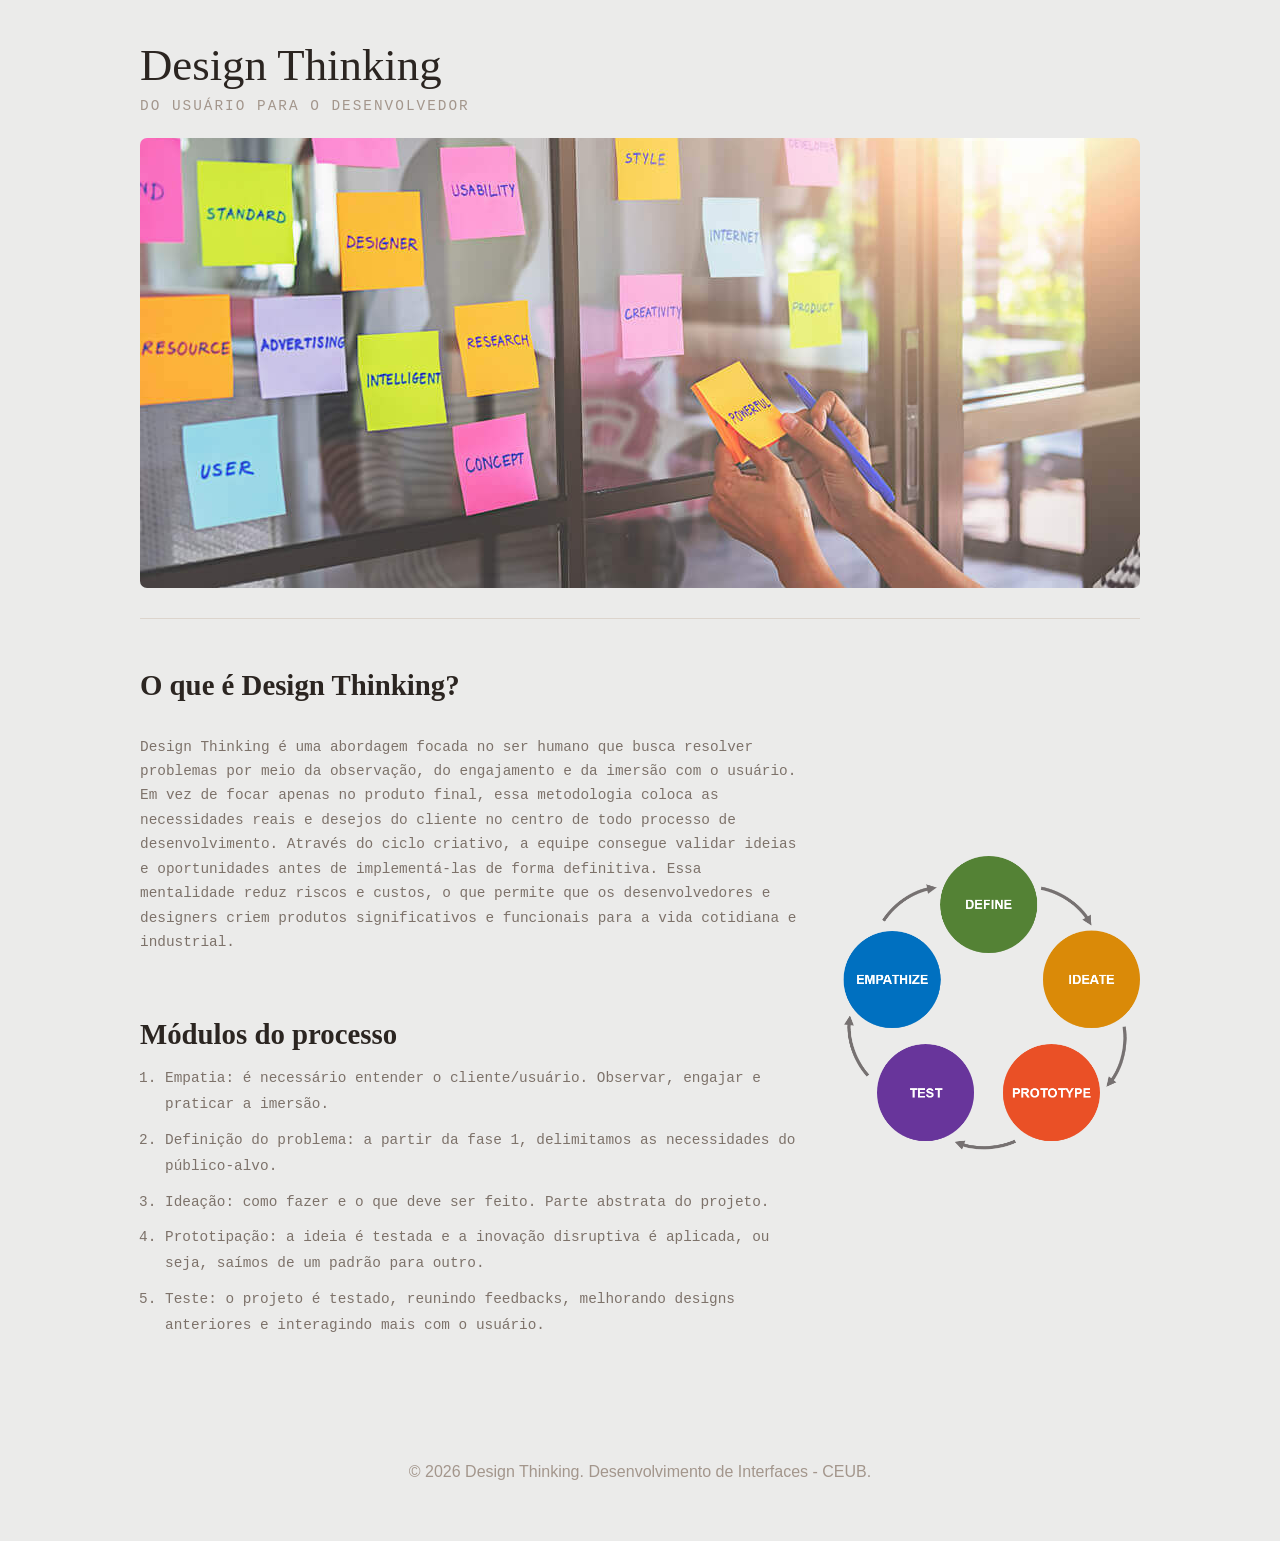
==== de_int_DT/index.html @ 2baec32a "Add files via upload" ====
<!DOCTYPE html>
<html lang="en">
<head>
    <meta charset="UTF-8">
    <meta name="viewport" content="width=device-width, initial-scale=1.0">
    <title>Design Thinking</title>
    <link rel="stylesheet" href="style.css"
</head>
<body>

    <div class="titulo">
        <header class="main_titulo">
            <span class="tag">Design Thinking</span>
            <p class="lead">do  usuário para o desenvolvedor</p>
        </header>

        <div class="imagem">
            <img src="DT.jpg">
        </div>
    </div>

    <main>
        <div class="row">

        <div class="define">
        <div class="concept">
            <header class="main_concept">
                    <h3>O que é Design Thinking?</h3>
                    <br>
                    <p class="lead">Design Thinking é uma abordagem focada no ser humano que busca resolver problemas por meio da observação, do engajamento e da imersão com o usuário. 
                        Em vez de focar apenas no produto final, essa metodologia coloca as necessidades reais e desejos do cliente no centro
                    de todo processo de desenvolvimento. Através do ciclo criativo, a equipe consegue validar ideias e oportunidades 
                antes de implementá-las de forma definitiva. Essa mentalidade reduz riscos e custos, o que permite que os desenvolvedores
            e designers criem produtos significativos e funcionais para a vida cotidiana e industrial. </p>
            </header>
        </div>

            <br> 

        <div class="subtitulo">
        <header class="main_subtitulo">
            <h3>Módulos do processo</h3>
        </header> 
       </div>


       <div class="content">
        <ol>
            <li>Empatia: é necessário entender o cliente/usuário. Observar, engajar e praticar a imersão.</li>
            <li>Definição do problema: a partir da fase 1, delimitamos as necessidades do público-alvo.</li>
            <li>Ideação: como fazer e o que deve ser feito. Parte abstrata do projeto.</li>
            <li>Prototipação: a ideia é testada e a inovação disruptiva é aplicada, ou seja, saímos de um padrão para outro.</li>
            <li>Teste: o projeto é testado, reunindo feedbacks, melhorando designs anteriores e interagindo mais com o usuário.</li>
        </ol>
       </div>
        </div>

       <div class="imagem_processo">
        <img src="DT_PROCESS.gif">
       </div>

    </div>
    </main>
<br>
<br>
<br>
    <footer>
        <p>&copy; 2026 Design Thinking. Desenvolvimento de Interfaces - CEUB.</p>
    </footer>
    
</body>
</html>
---- de_int_DT/style.css ----
* {
    margin: 0;
    padding: 0;
    box-sizing: border-box;
}

body {
    background-color: #ebebea;
    color: #38322e;
    font-family: 'Inter', sans-serif;
    padding: 40px 20px;
}

.titulo {
    max-width: 1000px; 
    margin: 0 auto 40px auto;
    border-bottom: 1px solid #dcd4cc;
    padding-bottom: 30px;
}

.main_titulo .tag {
    font-family: 'Playfair Display', serif;
    font-size: clamp(2rem, 5vw, 2.8rem);
    color: #2b2521;
    line-height: 1.15;
    font-weight: normal;
}

.main_titulo .lead {
    font-size: 0.9rem;
    letter-spacing: 2px;
    color: #a3968c;
    text-transform: uppercase;
    display: block;
    margin-top: 6px;
    font-family: "Lucida Console", "Courier New", monospace;
}

.imagem {
    margin-top: 24px;
    width: 100%;
}

.imagem img {
    width: 100%;
    max-height: 450px;
    border-radius: 7px;
    object-fit: cover;
    display: block;
}

.main_concept h3, .main_subtitulo h3 {
    font-family: 'Playfair Display', serif;
    font-size: 1.8rem;
    color: #2b2521;
    margin-top: 10px;
}

.main_concept .lead {
    font-size: 0.9rem;
    color: #7d726a;
    line-height: 1.7;
    margin-top: 15px;
    margin-bottom: 35px;
    display: block;
    font-family: "Lucida Console", "Courier New", monospace;
}

.content {
    margin-top: 15px;
}

.content ol {
    padding-left: 25px; 
    font-family: "Lucida Console", "Courier New", monospace;
    font-size: 0.9rem;
    color: #7d726a;
    line-height: 1.8;
}

.content li {
    margin-bottom: 10px;
}

.row {
    display: flex;       
    align-items: flex-start;
    gap: 40px;             
    margin: 0 auto;    
    max-width: 1000px;
}

.define {
    flex: 1;
    min-width: 0;
}

.imagem_processo {
    flex: 0 0 300px; 
    align-self: center;
}

.imagem_processo img {
    width: 100%; 
    height: auto;
    border-radius: 7px;
    object-fit: contain; 
    display: block;
}

footer {
    text-align: center;     
    width: 100%;           
    max-width: 1000px;     
    margin: 40px auto 0;    
    padding: 20px 0;       
    color: #a3968c;        
}
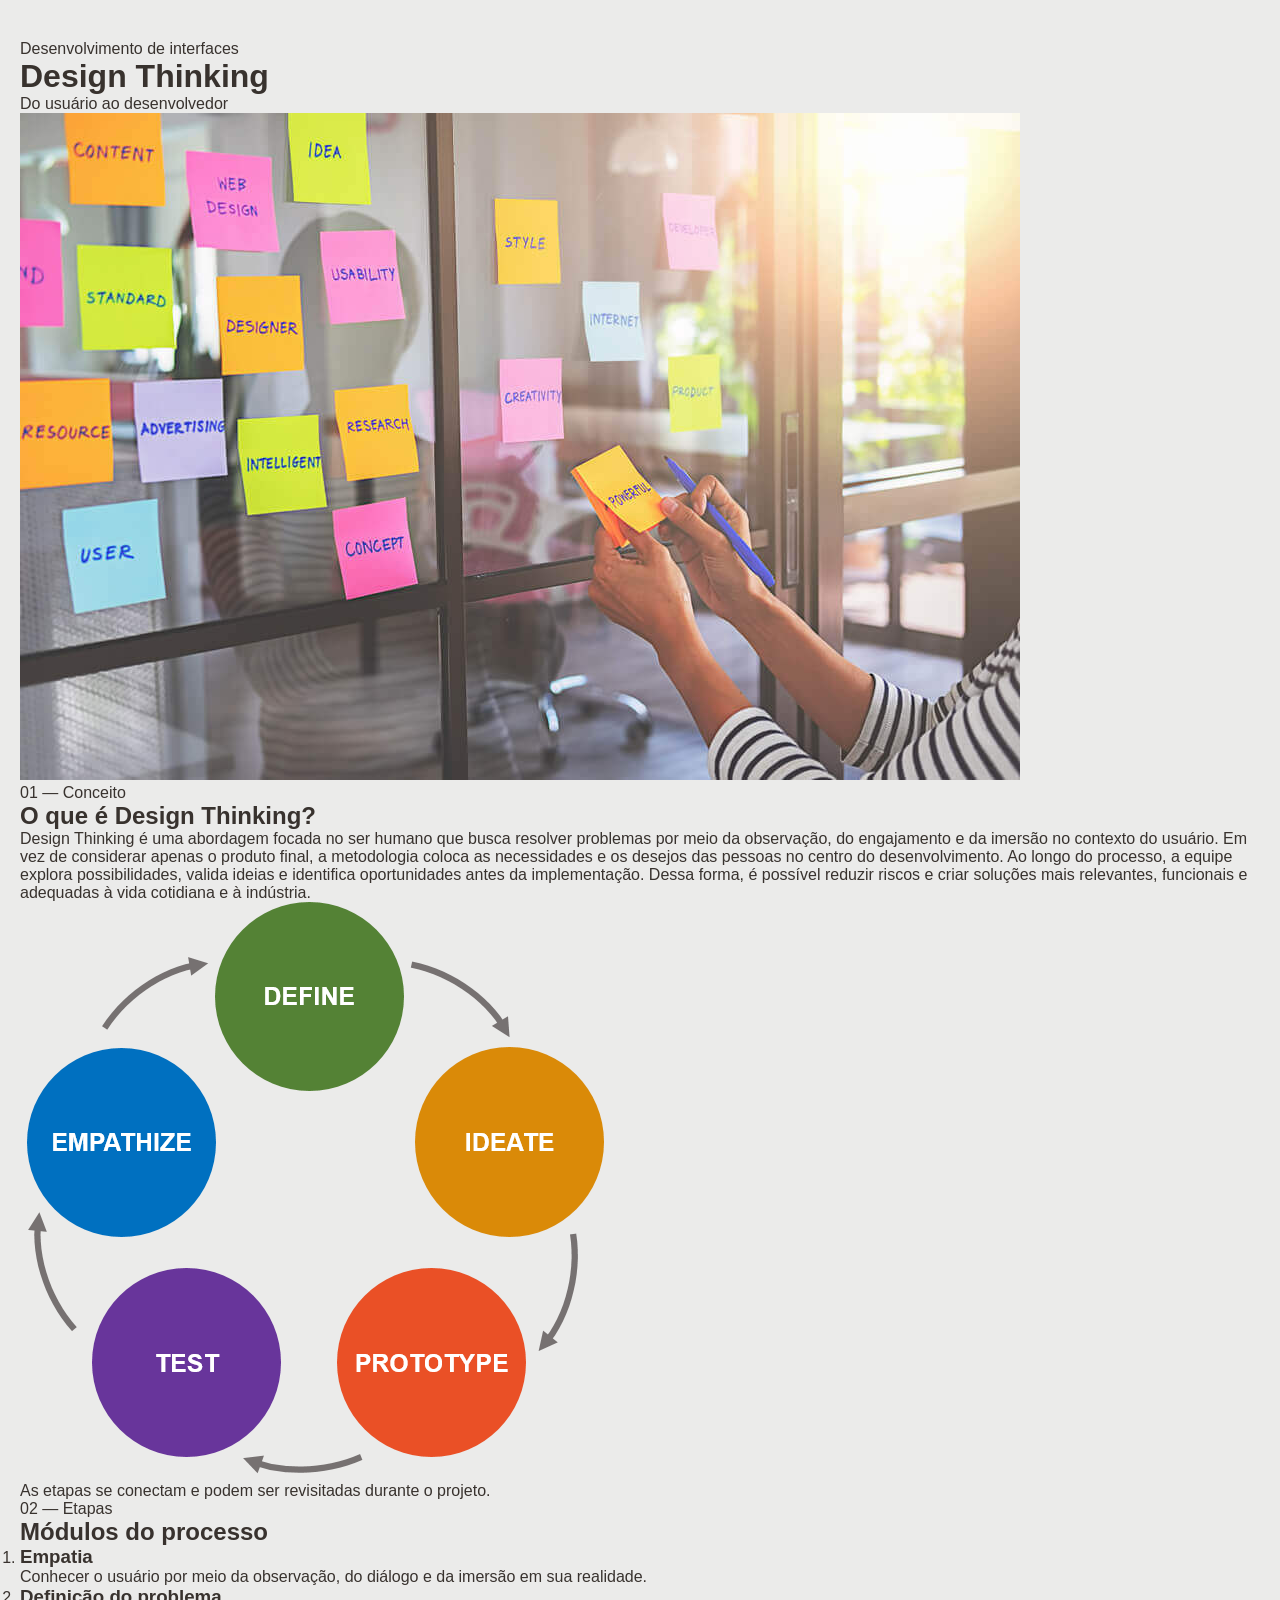
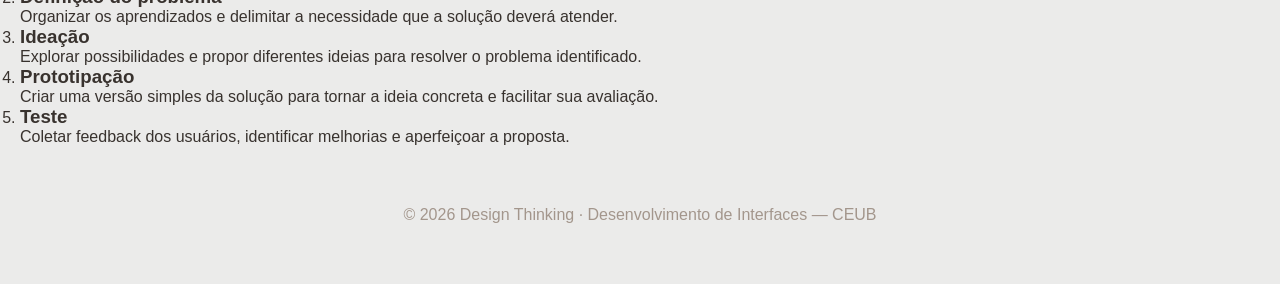
==== commit 75ce60ab: "Update index.html" ====
--- a/de_int_DT/index.html
+++ b/de_int_DT/index.html
@@ -1,72 +1,78 @@
 <!DOCTYPE html>
-<html lang="en">
+<html lang="pt-BR">
 <head>
     <meta charset="UTF-8">
     <meta name="viewport" content="width=device-width, initial-scale=1.0">
-    <title>Design Thinking</title>
-    <link rel="stylesheet" href="style.css"
+    <meta name="description" content="Conheça o Design Thinking e as etapas do processo de criação centrado no usuário.">
+    <title>Design Thinking | Do usuário ao desenvolvedor</title>
+    <link rel="stylesheet" href="style.css">
 </head>
 <body>
+    <header class="hero">
+        <div class="container">
+            <p class="eyebrow">Desenvolvimento de interfaces</p>
+            <h1>Design Thinking</h1>
+            <p class="subtitle">Do usuário ao desenvolvedor</p>
 
-    <div class="titulo">
-        <header class="main_titulo">
-            <span class="tag">Design Thinking</span>
-            <p class="lead">do  usuário para o desenvolvedor</p>
-        </header>
+            <figure class="hero-image">
+                <img src="DT.jpg" alt="Ilustração relacionada ao Design Thinking">
+            </figure>
+        </div>
+    </header>
 
-        <div class="imagem">
-            <img src="DT.jpg">
-        </div>
-    </div>
+    <main class="container">
+        <section class="overview" aria-labelledby="concept-title">
+            <div class="intro">
+                <p class="section-label">01 — Conceito</p>
+                <h2 id="concept-title">O que é Design Thinking?</h2>
+                <p>
+                    Design Thinking é uma abordagem focada no ser humano que busca resolver problemas
+                    por meio da observação, do engajamento e da imersão no contexto do usuário.
+                    Em vez de considerar apenas o produto final, a metodologia coloca as necessidades
+                    e os desejos das pessoas no centro do desenvolvimento. Ao longo do processo,
+                    a equipe explora possibilidades, valida ideias e identifica oportunidades antes
+                    da implementação. Dessa forma, é possível reduzir riscos e criar soluções mais
+                    relevantes, funcionais e adequadas à vida cotidiana e à indústria.
+                </p>
+            </div>
 
-    <main>
-        <div class="row">
+            <figure class="process-image">
+                <img src="DT_PROCESS.gif" alt="Representação visual das etapas do Design Thinking">
+                <figcaption>As etapas se conectam e podem ser revisitadas durante o projeto.</figcaption>
+            </figure>
+        </section>
 
-        <div class="define">
-        <div class="concept">
-            <header class="main_concept">
-                    <h3>O que é Design Thinking?</h3>
-                    <br>
-                    <p class="lead">Design Thinking é uma abordagem focada no ser humano que busca resolver problemas por meio da observação, do engajamento e da imersão com o usuário. 
-                        Em vez de focar apenas no produto final, essa metodologia coloca as necessidades reais e desejos do cliente no centro
-                    de todo processo de desenvolvimento. Através do ciclo criativo, a equipe consegue validar ideias e oportunidades 
-                antes de implementá-las de forma definitiva. Essa mentalidade reduz riscos e custos, o que permite que os desenvolvedores
-            e designers criem produtos significativos e funcionais para a vida cotidiana e industrial. </p>
-            </header>
-        </div>
+        <section class="steps" aria-labelledby="steps-title">
+            <p class="section-label">02 — Etapas</p>
+            <h2 id="steps-title">Módulos do processo</h2>
 
-            <br> 
+            <ol class="steps-list">
+                <li>
+                    <h3>Empatia</h3>
+                    <p>Conhecer o usuário por meio da observação, do diálogo e da imersão em sua realidade.</p>
+                </li>
+                <li>
+                    <h3>Definição do problema</h3>
+                    <p>Organizar os aprendizados e delimitar a necessidade que a solução deverá atender.</p>
+                </li>
+                <li>
+                    <h3>Ideação</h3>
+                    <p>Explorar possibilidades e propor diferentes ideias para resolver o problema identificado.</p>
+                </li>
+                <li>
+                    <h3>Prototipação</h3>
+                    <p>Criar uma versão simples da solução para tornar a ideia concreta e facilitar sua avaliação.</p>
+                </li>
+                <li>
+                    <h3>Teste</h3>
+                    <p>Coletar feedback dos usuários, identificar melhorias e aperfeiçoar a proposta.</p>
+                </li>
+            </ol>
+        </section>
+    </main>
 
-        <div class="subtitulo">
-        <header class="main_subtitulo">
-            <h3>Módulos do processo</h3>
-        </header> 
-       </div>
-
-
-       <div class="content">
-        <ol>
-            <li>Empatia: é necessário entender o cliente/usuário. Observar, engajar e praticar a imersão.</li>
-            <li>Definição do problema: a partir da fase 1, delimitamos as necessidades do público-alvo.</li>
-            <li>Ideação: como fazer e o que deve ser feito. Parte abstrata do projeto.</li>
-            <li>Prototipação: a ideia é testada e a inovação disruptiva é aplicada, ou seja, saímos de um padrão para outro.</li>
-            <li>Teste: o projeto é testado, reunindo feedbacks, melhorando designs anteriores e interagindo mais com o usuário.</li>
-        </ol>
-       </div>
-        </div>
-
-       <div class="imagem_processo">
-        <img src="DT_PROCESS.gif">
-       </div>
-
-    </div>
-    </main>
-<br>
-<br>
-<br>
-    <footer>
-        <p>&copy; 2026 Design Thinking. Desenvolvimento de Interfaces - CEUB.</p>
+    <footer class="footer">
+        <p>&copy; 2026 Design Thinking · Desenvolvimento de Interfaces — CEUB</p>
     </footer>
-    
 </body>
-</html>+</html>
--- a/de_int_DT/style.css
+++ b/de_int_DT/style.css
@@ -83,9 +83,9 @@
 }
 
 .row {
-    display: flex;       
+    display: flex;        
     align-items: flex-start;
-    gap: 40px;             
+    gap: 40px;              
     margin: 0 auto;    
     max-width: 1000px;
 }
@@ -115,4 +115,24 @@
     margin: 40px auto 0;    
     padding: 20px 0;       
     color: #a3968c;        
-}+}
+@media (max-width: 768px) {
+    body {
+        padding: 20px 15px;
+    }
+
+    .row {
+        flex-direction: column;
+        gap: 20px;
+    }
+
+    .imagem_processo {
+        flex: 1 1 100%;
+        width: 100%;
+        max-width: 100%;
+    }
+
+    .imagem img {
+        max-height: 250px;
+    }
+}
